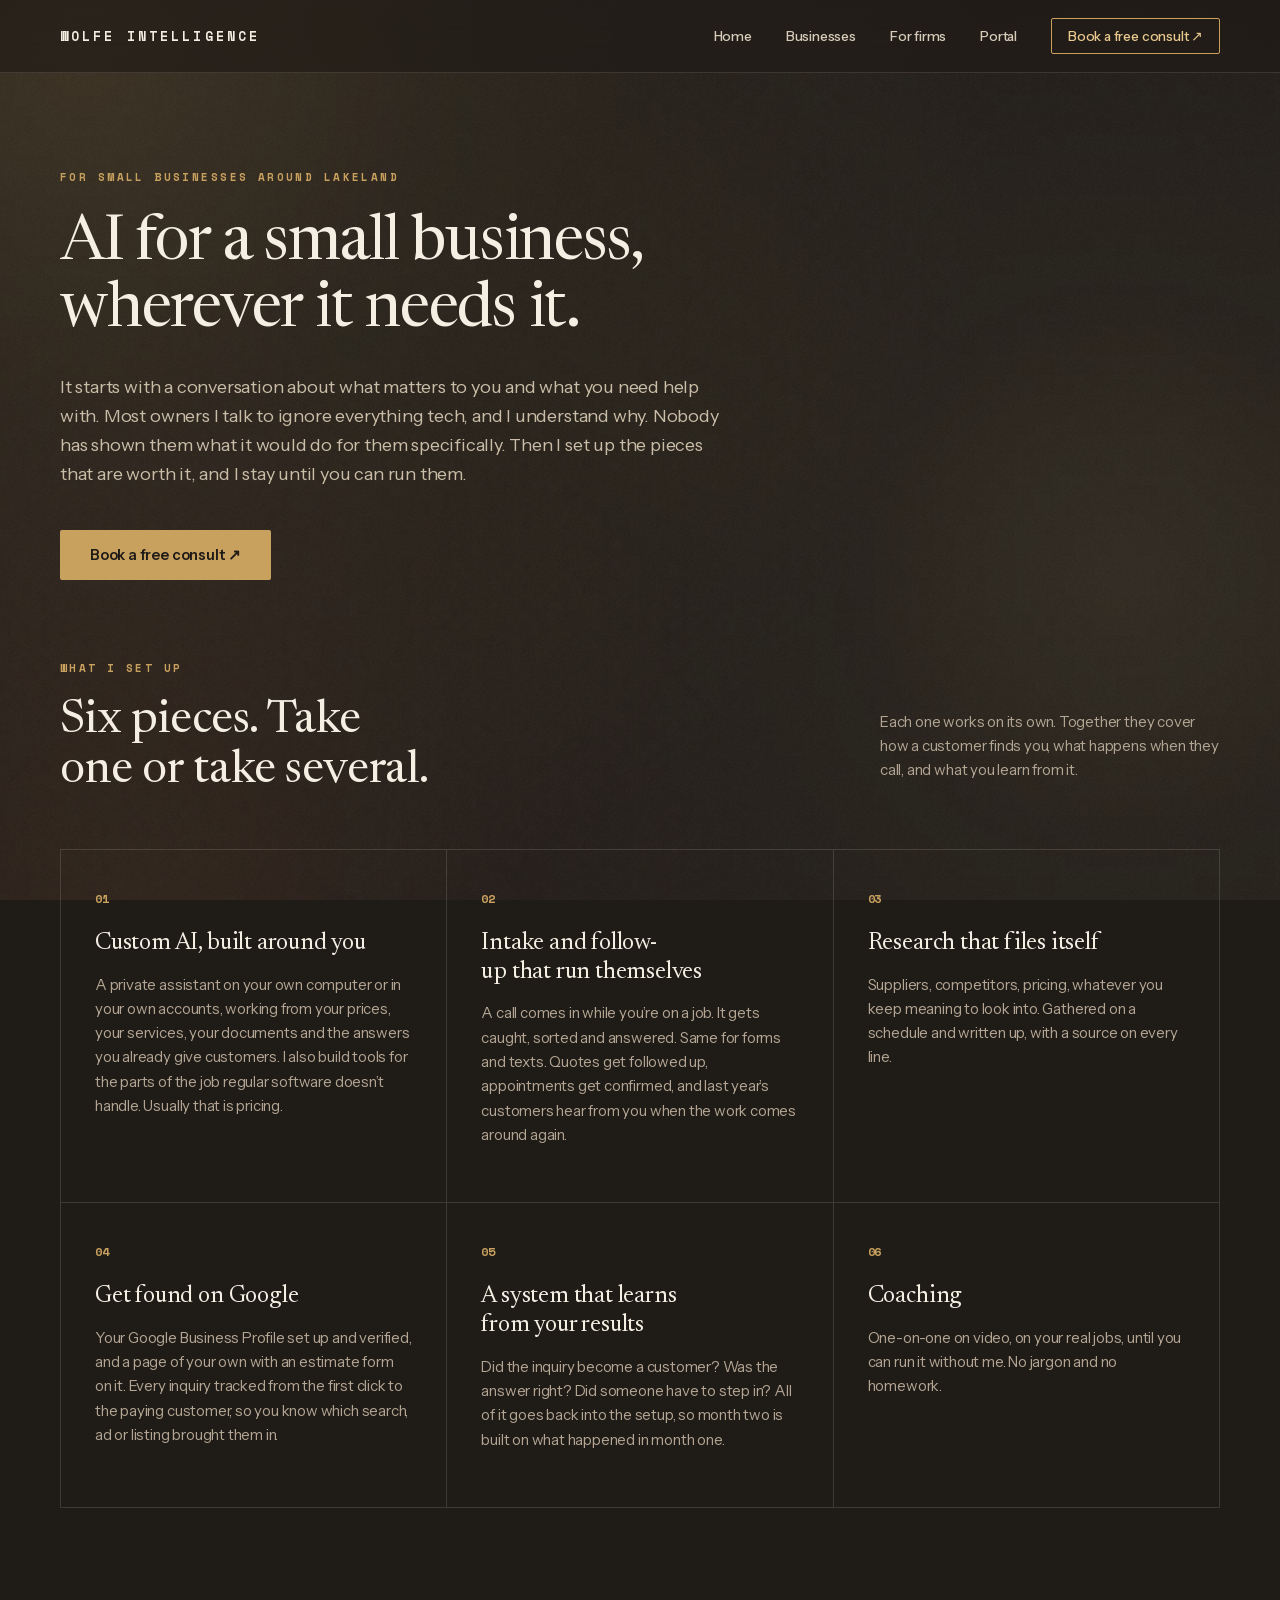
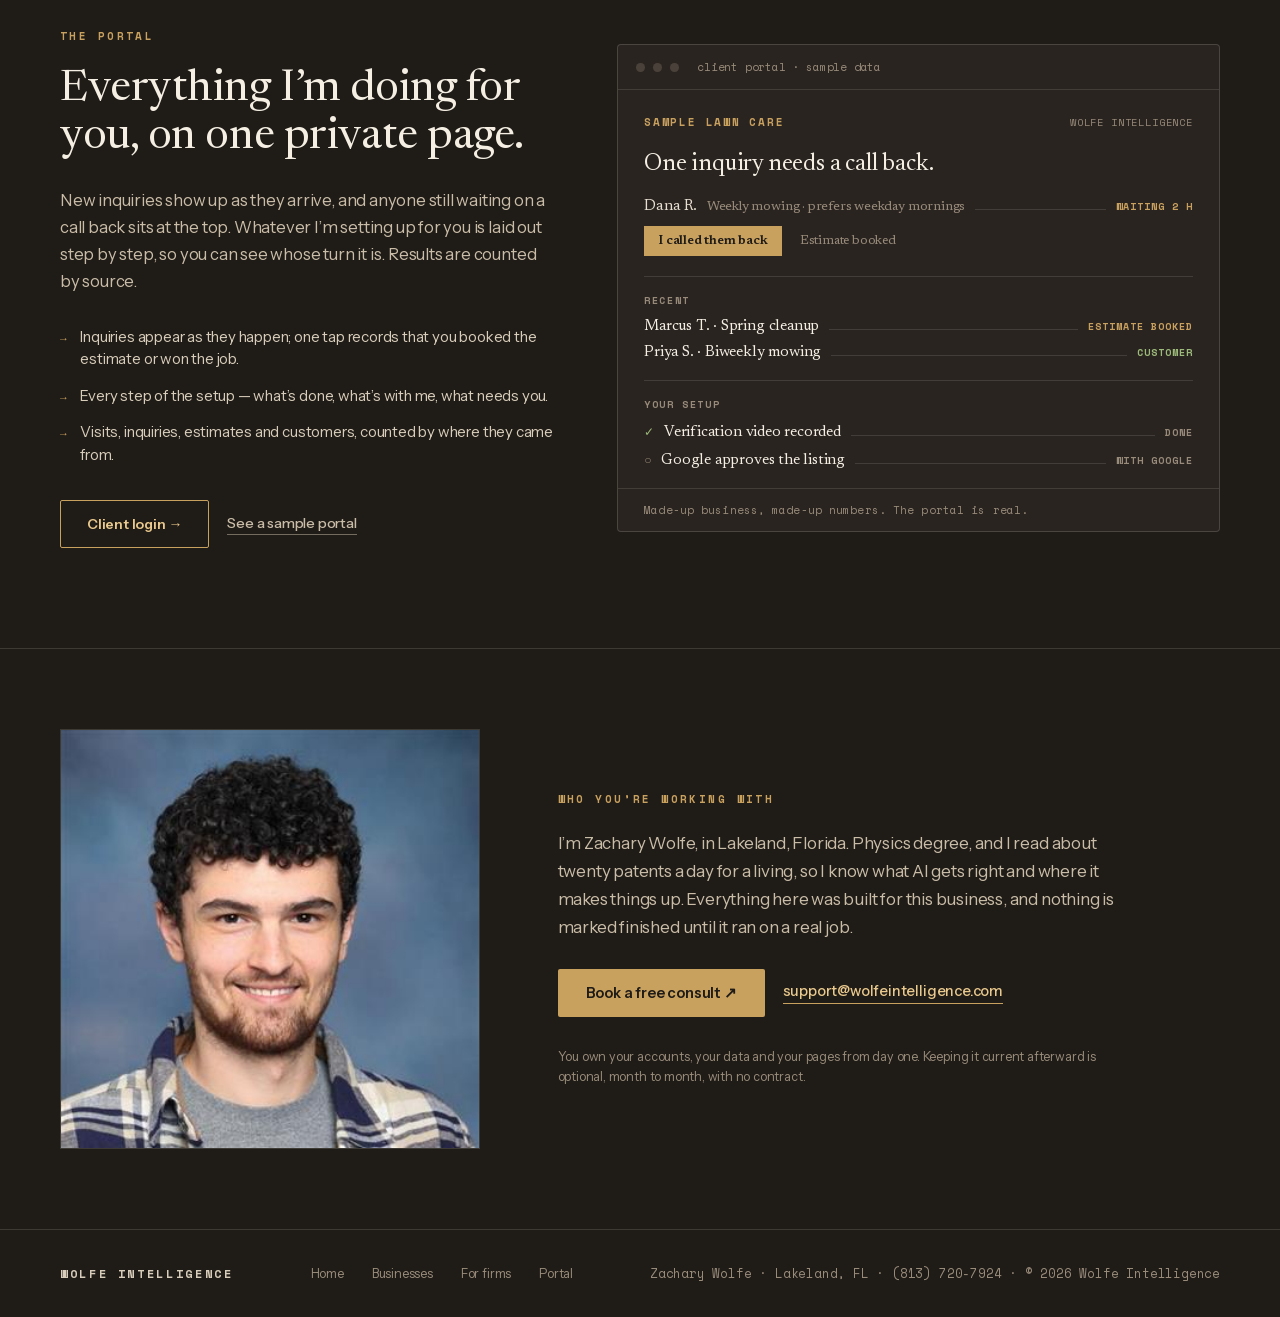
==== business.html @ d8b1a25e "Rewrite the site from Zach's own answers: patents first, businesses second Every earlier version of " ====
<!DOCTYPE html>
<html lang="en"><head>
<meta charset="utf-8">
<meta name="viewport" content="width=device-width, initial-scale=1">
<script src="assets/ambient.js" defer></script>
<script src="assets/flow-8.js" defer></script>
<title>AI for small businesses around Lakeland, FL — Wolfe Intelligence</title>
<meta name="author" content="Zachary Wolfe">
<meta name="description" content="Six things Zachary Wolfe sets up for a small business around Lakeland, Florida: a private assistant, intake and follow-up, research, Google presence, a system that learns from results, and coaching. Plus a private portal.">
<link rel="canonical" href="https://www.wolfeintelligence.com/business">
<meta name="robots" content="index,follow,max-image-preview:large">
<meta name="theme-color" content="#1f1b17">
<link rel="icon" href="/favicon.svg" type="image/svg+xml">
<meta property="og:type" content="website">
<meta property="og:site_name" content="Wolfe Intelligence">
<meta property="og:locale" content="en_US">
<meta property="og:url" content="https://www.wolfeintelligence.com/business">
<meta property="og:title" content="AI for small businesses around Lakeland, FL — Wolfe Intelligence">
<meta property="og:description" content="Six things Zachary Wolfe sets up for a small business around Lakeland, Florida: a private assistant, intake and follow-up, research, Google presence, a system that learns from results, and coaching. Plus a private portal.">
<meta property="og:image" content="https://www.wolfeintelligence.com/assets/og-card.png">
<meta property="og:image:width" content="1200">
<meta property="og:image:height" content="630">
<meta name="twitter:card" content="summary_large_image">
<meta name="twitter:title" content="AI for small businesses around Lakeland, FL — Wolfe Intelligence">
<meta name="twitter:description" content="Six things Zachary Wolfe sets up for a small business around Lakeland, Florida: a private assistant, intake and follow-up, research, Google presence, a system that learns from results, and coaching. Plus a private portal.">
<meta name="twitter:image" content="https://www.wolfeintelligence.com/assets/og-card.png">
<style>@font-face{font-family:'Instrument Sans';font-style:normal;font-weight:400 600;font-display:swap;src:url("assets/instrument-sans.woff2") format('woff2');}
@font-face{font-family:'Newsreader';font-style:italic;font-weight:400;font-display:swap;src:url("assets/newsreader-italic.woff2") format('woff2');}
@font-face{font-family:'Newsreader';font-style:normal;font-weight:400 600;font-display:swap;src:url("assets/newsreader.woff2") format('woff2');}
@font-face{font-family:'Space Mono';font-style:normal;font-weight:400;font-display:swap;src:url("assets/space-mono-400.woff2") format('woff2');}
@font-face{font-family:'Space Mono';font-style:normal;font-weight:700;font-display:swap;src:url("assets/space-mono-700.woff2") format('woff2');}
</style>
<style>
  :root{--ink:#1f1b17;--paper:#f4eee3;--accent:#c9a15f;--accent-lt:#e9c98d;}
  *{box-sizing:border-box}
  body{margin:0;background:var(--ink,#1f1b17);font-family:"Instrument Sans",system-ui,sans-serif;-webkit-font-smoothing:antialiased;color:var(--paper,#f4eee3);letter-spacing:-.012em;}
  a{color:inherit;text-decoration:none}
  h1,h2,h3{margin:0;font-weight:400;text-wrap:balance}
  img{max-width:100%}
  [data-nav-bar]{position:sticky;top:0;z-index:50;background:rgba(31,27,23,.62);-webkit-backdrop-filter:blur(14px) saturate(1.2);backdrop-filter:blur(14px) saturate(1.2);border-bottom:1px solid rgba(244,238,227,.12)}
  @supports not (backdrop-filter:blur(1px)){[data-nav-bar]{background:rgba(31,27,23,.94)}}
  #wolfe-ambient{position:fixed;inset:0;z-index:-3;width:100%;height:100%;pointer-events:none;opacity:0;transition:opacity 1.4s ease}
  #wolfe-ambient.is-on{opacity:1}
  #wolfe-flow{position:fixed;inset:0;z-index:-2;width:100%;height:100%;pointer-events:none;opacity:0;transition:opacity .9s ease .15s}
  #wolfe-flow.is-on{opacity:1}
  #wolfe-grain{position:fixed;inset:0;z-index:-1;pointer-events:none;background-image:var(--wolfe-grain);background-size:128px 128px;opacity:.04}
  [data-cta]{transition:transform .2s ease,box-shadow .2s ease}
  [data-cta-ghost]{transition:background-color .2s ease,color .2s ease}
  [data-grid="services"]>div{position:relative;transition:translate .25s ease,box-shadow .25s ease,background-color .25s ease}
  @media (hover:hover){
    [data-grid="services"]>div:hover{translate:0 -3px;z-index:1;background:rgba(244,238,227,.035)!important;box-shadow:inset 0 0 0 1px rgba(201,161,95,.45),0 18px 40px rgba(0,0,0,.35)}
    [data-cta]:hover{transform:translateY(-1px);box-shadow:0 10px 26px rgba(201,161,95,.22)}
    [data-cta-ghost]:hover{background:rgba(201,161,95,.12)}
  }
  @media (prefers-reduced-motion:reduce){[data-cta],[data-grid="services"]>div,#wolfe-ambient,#wolfe-flow{transition:none}}
  @media (max-width:1024px){[data-grid="two"],[data-grid="split"]{grid-template-columns:1fr!important;gap:36px!important}}
  @media (max-width:820px){
    [data-nav-bar]{position:static}
    [data-grid="services"]{grid-template-columns:1fr 1fr!important}
    [data-screen-label="Nav"]{flex-wrap:wrap;gap:16px}
    [data-screen-label="Nav"]>div:last-child{gap:20px!important;flex-wrap:wrap}
    [data-stack]{flex-direction:column!important;align-items:flex-start!important;gap:22px!important}
  }
  @media (max-width:600px){[data-grid]{grid-template-columns:1fr!important}[data-pad]{padding-left:22px!important;padding-right:22px!important}}
</style>
</head>
<body>
<div style="width:100%;background:transparent;color:var(--paper,#f4eee3);overflow:clip;">

  <div data-nav-bar>
  <div data-screen-label="Nav" data-pad="x" style="max-width:1240px;margin:0 auto;display:flex;align-items:center;justify-content:space-between;padding:18px 40px;">
    <a href="/" style="font:700 13px 'Space Mono',monospace;letter-spacing:.24em;">WOLFE&nbsp;INTELLIGENCE</a>
    <div style="display:flex;align-items:center;gap:34px;font:500 13.5px 'Instrument Sans',sans-serif;color:#d8cdba;">
      <a href="/">Home</a><a href="/business">Businesses</a><a href="/firms">For firms</a><a href="/portal">Portal</a>
      <a data-cta-ghost href="https://calendar.app.google/U4v93mjmVGS14Kwp6" target="_blank" rel="noopener" style="border:1px solid var(--accent,#c9a15f);color:var(--accent-lt,#e9c98d);border-radius:2px;padding:9px 16px;">Book a free consult ↗</a>
    </div>
  </div>
  </div>

  <div data-pad="x" style="max-width:1240px;margin:0 auto;padding:96px 40px 40px;">
    <div style="font:700 11px 'Space Mono',monospace;letter-spacing:.22em;color:var(--accent,#c9a15f);margin-bottom:26px;">FOR SMALL BUSINESSES AROUND LAKELAND</div>
    <h1 style="font:400 clamp(32px,5vw,62px)/1.08 'Newsreader',serif;letter-spacing:-.02em;max-width:18ch;margin:0 0 28px;">AI for a small business, wherever it needs it.</h1>
    <p style="font:400 clamp(16px,1.6vw,18px)/1.62 'Instrument Sans',sans-serif;color:#cabda8;max-width:56ch;margin:0 0 40px;">It starts with a conversation about what matters to you and what you need help with. Most owners I talk to ignore everything tech, and I understand why. Nobody has shown them what it would do for them specifically. Then I set up the pieces that are worth it, and I stay until you can run them.</p>
    <a data-cta href="https://calendar.app.google/U4v93mjmVGS14Kwp6" target="_blank" rel="noopener" style="display:inline-block;background:var(--accent,#c9a15f);color:var(--ink,#241e19);padding:16px 30px;border-radius:2px;font:600 14.5px 'Instrument Sans',sans-serif;">Book a free consult ↗</a>
  </div>

  <div data-pad="x" style="max-width:1240px;margin:0 auto;padding:40px 40px 20px;">
    <div data-stack="x" style="display:flex;align-items:flex-end;justify-content:space-between;gap:40px;margin-bottom:52px;flex-wrap:wrap;">
      <div>
        <div style="font:700 11px 'Space Mono',monospace;letter-spacing:.22em;color:var(--accent,#c9a15f);margin-bottom:20px;">WHAT I SET UP</div>
        <h2 style="font:400 clamp(30px,4.2vw,46px)/1.1 'Newsreader',serif;letter-spacing:-.01em;max-width:20ch;">Six pieces. Take one or take several.</h2>
      </div>
      <p style="font:400 15px/1.6 'Instrument Sans',sans-serif;color:#b3a593;max-width:34ch;">Each one works on its own. Together they cover how a customer finds you, what happens when they call, and what you learn from it.</p>
    </div>
    <div data-grid="services" style="display:grid;grid-template-columns:repeat(3,1fr);border-top:1px solid rgba(244,238,227,.14);border-left:1px solid rgba(244,238,227,.14);">
      <div style="border-right:1px solid rgba(244,238,227,.14);border-bottom:1px solid rgba(244,238,227,.14);padding:40px 34px;">
        <div style="display:flex;align-items:baseline;gap:11px;margin-bottom:22px;"><span style="font:700 12px 'Space Mono',monospace;color:var(--accent,#c9a15f);">01</span></div>
        <h3 style="font:400 24px/1.2 'Newsreader',serif;margin-bottom:14px;">Custom AI, built around you</h3>
        <p style="font:400 15px/1.62 'Instrument Sans',sans-serif;color:#b3a593;">A private assistant on your own computer or in your own accounts, working from your prices, your services, your documents and the answers you already give customers. I also build tools for the parts of the job regular software doesn&rsquo;t handle. Usually that is pricing.</p>
      </div>
      <div style="border-right:1px solid rgba(244,238,227,.14);border-bottom:1px solid rgba(244,238,227,.14);padding:40px 34px;">
        <div style="display:flex;align-items:baseline;gap:11px;margin-bottom:22px;"><span style="font:700 12px 'Space Mono',monospace;color:var(--accent,#c9a15f);">02</span></div>
        <h3 style="font:400 24px/1.2 'Newsreader',serif;margin-bottom:14px;">Intake and follow-up that run themselves</h3>
        <p style="font:400 15px/1.62 'Instrument Sans',sans-serif;color:#b3a593;">A call comes in while you&rsquo;re on a job. It gets caught, sorted and answered. Same for forms and texts. Quotes get followed up, appointments get confirmed, and last year&rsquo;s customers hear from you when the work comes around again.</p>
      </div>
      <div style="border-right:1px solid rgba(244,238,227,.14);border-bottom:1px solid rgba(244,238,227,.14);padding:40px 34px;">
        <div style="display:flex;align-items:baseline;gap:11px;margin-bottom:22px;"><span style="font:700 12px 'Space Mono',monospace;color:var(--accent,#c9a15f);">03</span></div>
        <h3 style="font:400 24px/1.2 'Newsreader',serif;margin-bottom:14px;">Research that files itself</h3>
        <p style="font:400 15px/1.62 'Instrument Sans',sans-serif;color:#b3a593;">Suppliers, competitors, pricing, whatever you keep meaning to look into. Gathered on a schedule and written up, with a source on every line.</p>
      </div>
      <div style="border-right:1px solid rgba(244,238,227,.14);border-bottom:1px solid rgba(244,238,227,.14);padding:40px 34px;">
        <div style="display:flex;align-items:baseline;gap:11px;margin-bottom:22px;"><span style="font:700 12px 'Space Mono',monospace;color:var(--accent,#c9a15f);">04</span></div>
        <h3 style="font:400 24px/1.2 'Newsreader',serif;margin-bottom:14px;">Get found on Google</h3>
        <p style="font:400 15px/1.62 'Instrument Sans',sans-serif;color:#b3a593;">Your Google Business Profile set up and verified, and a page of your own with an estimate form on it. Every inquiry tracked from the first click to the paying customer, so you know which search, ad or listing brought them in.</p>
      </div>
      <div style="border-right:1px solid rgba(244,238,227,.14);border-bottom:1px solid rgba(244,238,227,.14);padding:40px 34px;">
        <div style="display:flex;align-items:baseline;gap:11px;margin-bottom:22px;"><span style="font:700 12px 'Space Mono',monospace;color:var(--accent,#c9a15f);">05</span></div>
        <h3 style="font:400 24px/1.2 'Newsreader',serif;margin-bottom:14px;">A system that learns from your results</h3>
        <p style="font:400 15px/1.62 'Instrument Sans',sans-serif;color:#b3a593;">Did the inquiry become a customer? Was the answer right? Did someone have to step in? All of it goes back into the setup, so month two is built on what happened in month one.</p>
      </div>
      <div style="border-right:1px solid rgba(244,238,227,.14);border-bottom:1px solid rgba(244,238,227,.14);padding:40px 34px;">
        <div style="display:flex;align-items:baseline;gap:11px;margin-bottom:22px;"><span style="font:700 12px 'Space Mono',monospace;color:var(--accent,#c9a15f);">06</span></div>
        <h3 style="font:400 24px/1.2 'Newsreader',serif;margin-bottom:14px;">Coaching</h3>
        <p style="font:400 15px/1.62 'Instrument Sans',sans-serif;color:#b3a593;">One-on-one on video, on your real jobs, until you can run it without me. No jargon and no homework.</p>
      </div>
    </div>
  </div>

  <!-- ============ PORTAL SPOTLIGHT ============ -->
  <div id="portal" data-screen-label="Portal" data-pad="x" style="max-width:1240px;margin:0 auto;padding:100px 40px;">
    <div data-grid="split" style="display:grid;grid-template-columns:.9fr 1.1fr;gap:64px;align-items:center;">
      <div>
        <div style="font:700 11px 'Space Mono',monospace;letter-spacing:.22em;color:var(--accent,#c9a15f);margin-bottom:22px;">THE PORTAL</div>
        <h2 style="font:400 clamp(29px,4vw,44px)/1.1 'Newsreader',serif;letter-spacing:-.01em;margin-bottom:24px;">Everything I&rsquo;m doing for you, on one private page.</h2>
        <p style="font:400 16.5px/1.65 'Instrument Sans',sans-serif;color:#cabda8;margin-bottom:30px;max-width:46ch;">New inquiries show up as they arrive, and anyone still waiting on a call back sits at the top. Whatever I&rsquo;m setting up for you is laid out step by step, so you can see whose turn it is. Results are counted by source.</p>
        <div style="display:flex;flex-direction:column;gap:14px;">
          <div style="display:flex;gap:14px;align-items:baseline;"><span style="font:700 11px 'Space Mono',monospace;color:var(--accent,#c9a15f);">→</span><span style="font:400 15px/1.5 'Instrument Sans',sans-serif;color:#d8cdba;">Inquiries appear as they happen; one tap records that you booked the estimate or won the job.</span></div>
          <div style="display:flex;gap:14px;align-items:baseline;"><span style="font:700 11px 'Space Mono',monospace;color:var(--accent,#c9a15f);">→</span><span style="font:400 15px/1.5 'Instrument Sans',sans-serif;color:#d8cdba;">Every step of the setup — what&rsquo;s done, what&rsquo;s with me, what needs you.</span></div>
          <div style="display:flex;gap:14px;align-items:baseline;"><span style="font:700 11px 'Space Mono',monospace;color:var(--accent,#c9a15f);">→</span><span style="font:400 15px/1.5 'Instrument Sans',sans-serif;color:#d8cdba;">Visits, inquiries, estimates and customers, counted by where they came from.</span></div>
        </div>
        <div style="margin-top:34px;display:flex;gap:18px;align-items:center;flex-wrap:wrap;"><a href="/portal" style="display:inline-block;border:1px solid var(--accent,#c9a15f);color:var(--accent-lt,#e9c98d);padding:14px 26px;border-radius:2px;font:600 14px 'Instrument Sans',sans-serif;">Client login →</a><a href="/portal?tour=1" style="font:500 14px 'Instrument Sans',sans-serif;color:#cabda8;border-bottom:1px solid rgba(202,189,168,.5);padding-bottom:2px;">See a sample portal</a></div>
      </div>
      <div style="border:1px solid rgba(244,238,227,.16);background:#2a2420;border-radius:4px;overflow:hidden;">
        <div style="display:flex;align-items:center;gap:8px;padding:14px 18px;border-bottom:1px solid rgba(244,238,227,.12);">
          <span style="width:9px;height:9px;border-radius:50%;background:#4a423a;"></span><span style="width:9px;height:9px;border-radius:50%;background:#4a423a;"></span><span style="width:9px;height:9px;border-radius:50%;background:#4a423a;"></span>
          <span style="margin-left:10px;font:400 11px 'Space Mono',monospace;color:#988b7a;">client portal · sample data</span>
        </div>
        <div style="padding:24px 26px 20px;display:grid;gap:20px;background:#2a2421;">
          <div style="display:flex;align-items:center;gap:10px;">
            <span style="font:700 11px 'Space Mono',monospace;letter-spacing:.16em;color:var(--accent,#c9a15f);">SAMPLE LAWN CARE</span>
            <span style="margin-left:auto;font:400 10.5px 'Space Mono',monospace;letter-spacing:.08em;color:#988b7a;">WOLFE INTELLIGENCE</span>
          </div>
          <div style="font:400 24px/1.2 'Newsreader',serif;">One inquiry needs a call back.</div>
          <div style="display:grid;gap:12px;">
            <div style="display:flex;align-items:baseline;gap:10px;flex-wrap:wrap;"><span style="font:400 15.5px 'Newsreader',serif;color:#e8e0d2;">Dana R.</span><span style="font:400 13px 'Newsreader',serif;color:#988b7a;">Weekly mowing · prefers weekday mornings</span><span style="flex:1;height:1px;background:rgba(244,238,227,.12);"></span><span style="font:700 10px 'Space Mono',monospace;letter-spacing:.1em;color:var(--accent,#c9a15f);">WAITING 2 H</span></div>
            <div style="display:flex;gap:8px;">
              <span style="padding:9px 14px;background:var(--accent,#c9a15f);color:var(--ink,#241e19);font:600 12.5px 'Newsreader',serif;">I called them back</span>
              <span style="padding:9px 10px;color:#988b7a;font:400 12.5px 'Newsreader',serif;">Estimate booked</span>
            </div>
          </div>
          <div style="display:grid;gap:11px;padding-top:16px;border-top:1px solid rgba(244,238,227,.12);">
            <span style="font:700 10px 'Space Mono',monospace;letter-spacing:.16em;color:#988b7a;">RECENT</span>
            <div style="display:flex;align-items:baseline;gap:10px;"><span style="font:400 15px 'Newsreader',serif;">Marcus T. · Spring cleanup</span><span style="flex:1;height:1px;background:rgba(244,238,227,.12);"></span><span style="font:700 10px 'Space Mono',monospace;letter-spacing:.1em;color:var(--accent,#c9a15f);">ESTIMATE BOOKED</span></div>
            <div style="display:flex;align-items:baseline;gap:10px;"><span style="font:400 15px 'Newsreader',serif;">Priya S. · Biweekly mowing</span><span style="flex:1;height:1px;background:rgba(244,238,227,.12);"></span><span style="font:700 10px 'Space Mono',monospace;letter-spacing:.1em;color:#9dbb7a;">CUSTOMER</span></div>
          </div>
          <div style="display:grid;gap:11px;padding-top:16px;border-top:1px solid rgba(244,238,227,.12);">
            <span style="font:700 10px 'Space Mono',monospace;letter-spacing:.16em;color:#988b7a;">YOUR SETUP</span>
            <div style="display:flex;align-items:baseline;gap:10px;"><span style="font:400 12px 'Space Mono',monospace;color:#9dbb7a;">✓</span><span style="font:400 15px 'Newsreader',serif;">Verification video recorded</span><span style="flex:1;height:1px;background:rgba(244,238,227,.12);"></span><span style="font:700 10px 'Space Mono',monospace;letter-spacing:.1em;color:#988b7a;">DONE</span></div>
            <div style="display:flex;align-items:baseline;gap:10px;"><span style="font:400 12px 'Space Mono',monospace;color:#988b7a;">○</span><span style="font:400 15px 'Newsreader',serif;">Google approves the listing</span><span style="flex:1;height:1px;background:rgba(244,238,227,.12);"></span><span style="font:700 10px 'Space Mono',monospace;letter-spacing:.1em;color:#988b7a;">WITH GOOGLE</span></div>
          </div>
        </div>
        <div style="padding:13px 26px;border-top:1px solid rgba(244,238,227,.12);font:400 11px 'Space Mono',monospace;letter-spacing:.01em;color:#988b7a;">Made-up business, made-up numbers. The portal is real.</div>
      </div>
    </div>
  </div>

  <div style="border-top:1px solid rgba(244,238,227,.14);">
    <div data-pad="x" style="max-width:1240px;margin:0 auto;padding:80px 40px;display:grid;grid-template-columns:.8fr 1.2fr;gap:56px;align-items:center;" data-grid="two">
      <div style="border:1px solid rgba(244,238,227,.14);overflow:hidden;max-width:420px;">
        <img src="assets/zachary-wolfe.jpg" alt="Zachary Wolfe, physicist and patent analyst, founder of Wolfe Intelligence" style="width:100%;display:block;">
      </div>
      <div>
        <div style="font:700 11px 'Space Mono',monospace;letter-spacing:.22em;color:var(--accent,#c9a15f);margin-bottom:22px;">WHO YOU&rsquo;RE WORKING WITH</div>
        <p style="font:400 17px/1.65 'Instrument Sans',sans-serif;color:#cabda8;max-width:52ch;margin:0 0 28px;">I&rsquo;m Zachary Wolfe, in Lakeland, Florida. Physics degree, and I read about twenty patents a day for a living, so I know what AI gets right and where it makes things up. Everything here was built for this business, and nothing is marked finished until it ran on a real job.</p>
        <div style="display:flex;gap:18px;align-items:center;flex-wrap:wrap;">
          <a data-cta href="https://calendar.app.google/U4v93mjmVGS14Kwp6" target="_blank" rel="noopener" style="display:inline-block;background:var(--accent,#c9a15f);color:var(--ink,#241e19);padding:15px 28px;border-radius:2px;font:600 14.5px 'Instrument Sans',sans-serif;">Book a free consult ↗</a>
          <a href="mailto:support@wolfeintelligence.com" style="font:500 14.5px 'Instrument Sans',sans-serif;color:var(--accent-lt,#e9c98d);border-bottom:1px solid var(--accent,#c9a15f);padding-bottom:3px;">support@wolfeintelligence.com</a>
        </div>
        <p style="font:400 12.5px/1.6 'Instrument Sans',sans-serif;color:#988b7a;max-width:60ch;margin:30px 0 0;">You own your accounts, your data and your pages from day one. Keeping it current afterward is optional, month to month, with no contract.</p>
      </div>
    </div>
  </div>


  <div style="border-top:1px solid rgba(244,238,227,.14);">
    <div data-pad="x" style="max-width:1240px;margin:0 auto;display:flex;align-items:center;justify-content:space-between;padding:34px 40px;font:400 12.5px 'Instrument Sans',sans-serif;color:#988b7a;flex-wrap:wrap;gap:16px;">
      <div style="font:700 12px 'Space Mono',monospace;letter-spacing:.22em;color:#d8cdba;">WOLFE&nbsp;INTELLIGENCE</div>
      <div style="display:flex;gap:28px;"><a href="/">Home</a><a href="/business">Businesses</a><a href="/firms">For firms</a><a href="/portal">Portal</a></div>
      <div style="font-family:'Space Mono',monospace;">Zachary Wolfe &middot; Lakeland, FL &middot; <a href="tel:+18137207924" style="color:inherit;">(813) 720-7924</a> &middot; © 2026 Wolfe Intelligence</div>
    </div>
  </div>

</div>
</body></html>
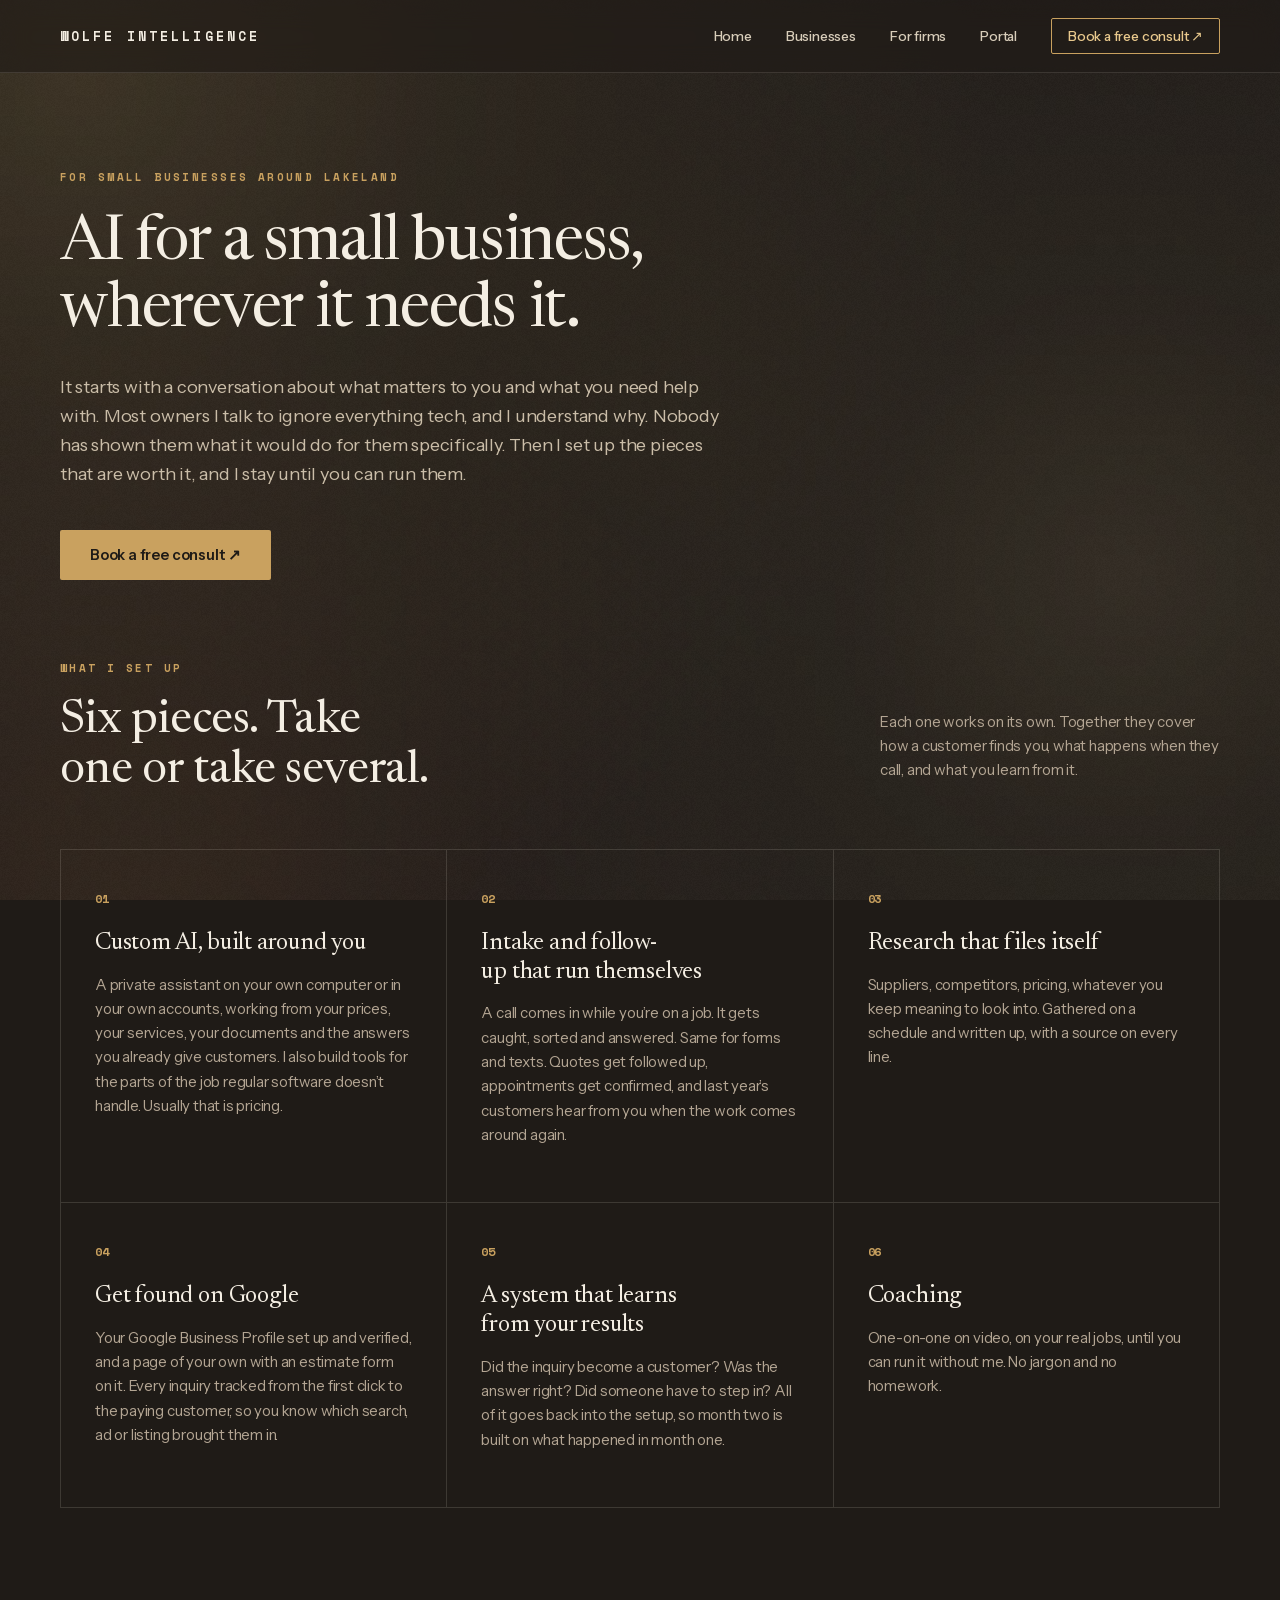
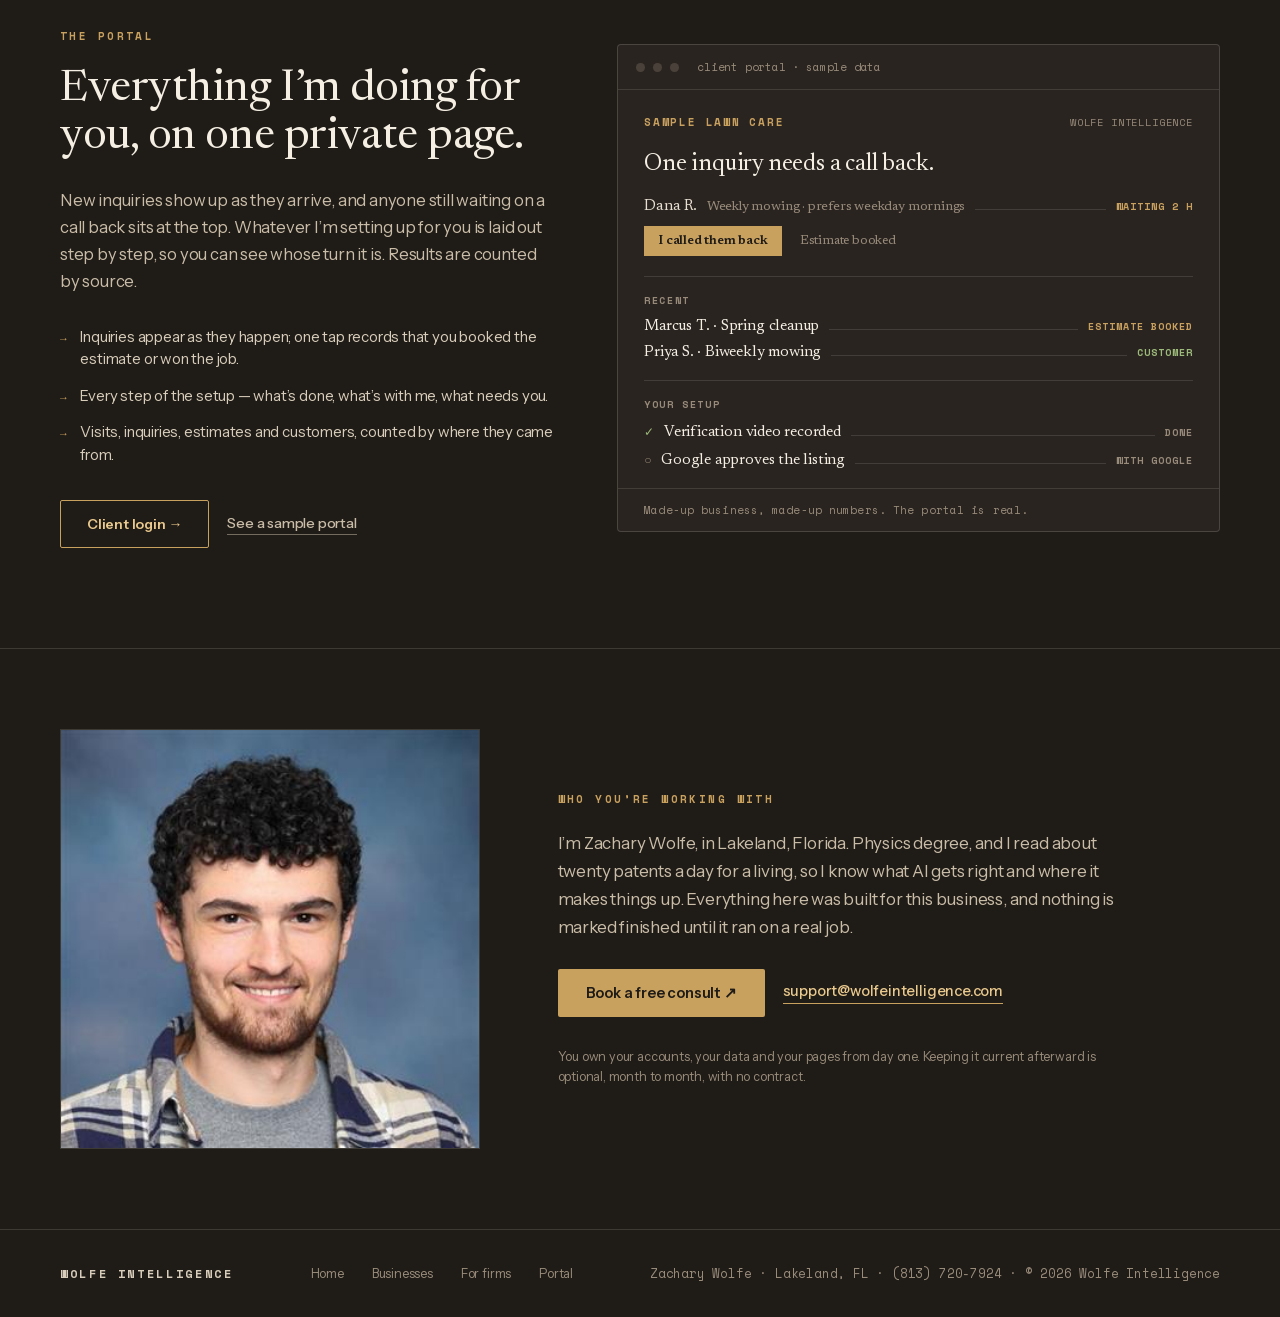
==== commit 8bdfdb51: "New share card: the current hero line, not the retired one The old card read "Your rules. Your knowl" ====
--- a/business.html
+++ b/business.html
@@ -17,13 +17,13 @@
 <meta property="og:url" content="https://www.wolfeintelligence.com/business">
 <meta property="og:title" content="AI for small businesses around Lakeland, FL — Wolfe Intelligence">
 <meta property="og:description" content="Six things Zachary Wolfe sets up for a small business around Lakeland, Florida: a private assistant, intake and follow-up, research, Google presence, a system that learns from results, and coaching. Plus a private portal.">
-<meta property="og:image" content="https://www.wolfeintelligence.com/assets/og-card.png">
+<meta property="og:image" content="https://www.wolfeintelligence.com/assets/og-card-2.png">
 <meta property="og:image:width" content="1200">
 <meta property="og:image:height" content="630">
 <meta name="twitter:card" content="summary_large_image">
 <meta name="twitter:title" content="AI for small businesses around Lakeland, FL — Wolfe Intelligence">
 <meta name="twitter:description" content="Six things Zachary Wolfe sets up for a small business around Lakeland, Florida: a private assistant, intake and follow-up, research, Google presence, a system that learns from results, and coaching. Plus a private portal.">
-<meta name="twitter:image" content="https://www.wolfeintelligence.com/assets/og-card.png">
+<meta name="twitter:image" content="https://www.wolfeintelligence.com/assets/og-card-2.png">
 <style>@font-face{font-family:'Instrument Sans';font-style:normal;font-weight:400 600;font-display:swap;src:url("assets/instrument-sans.woff2") format('woff2');}
 @font-face{font-family:'Newsreader';font-style:italic;font-weight:400;font-display:swap;src:url("assets/newsreader-italic.woff2") format('woff2');}
 @font-face{font-family:'Newsreader';font-style:normal;font-weight:400 600;font-display:swap;src:url("assets/newsreader.woff2") format('woff2');}
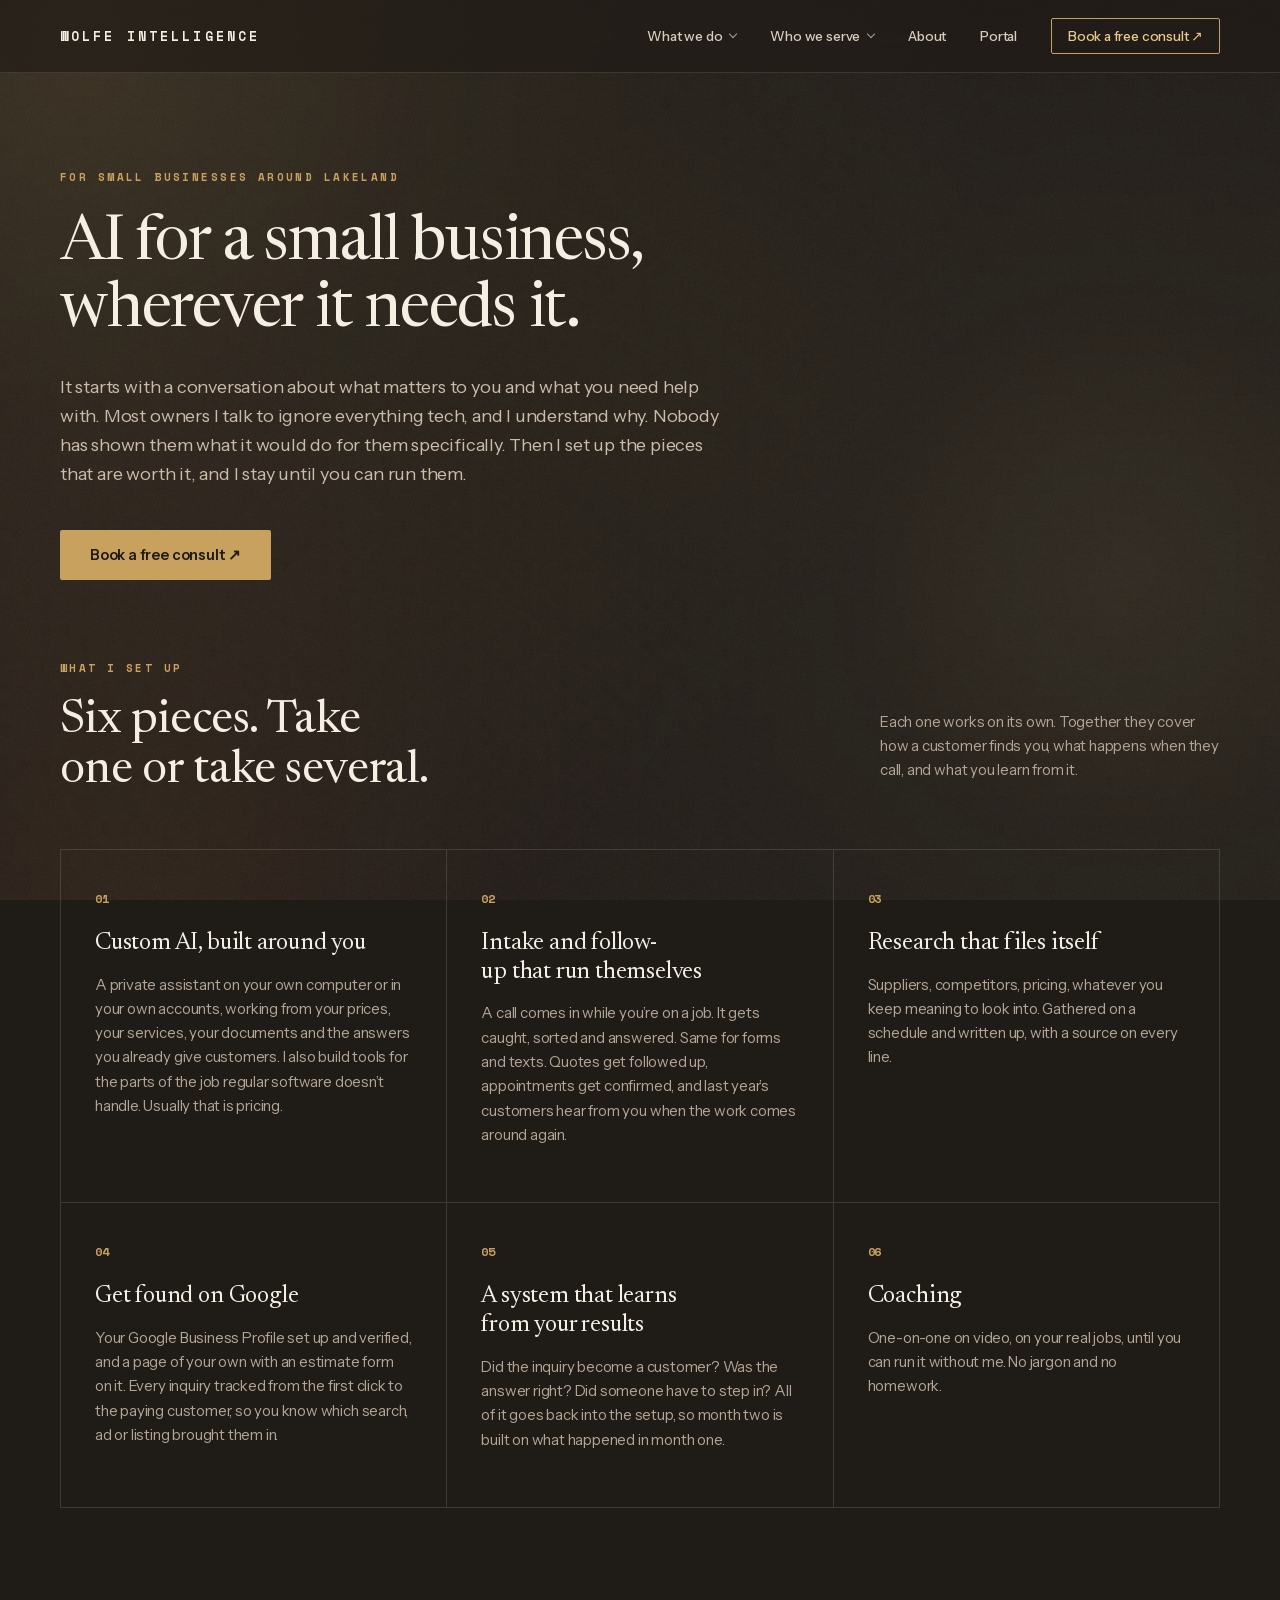
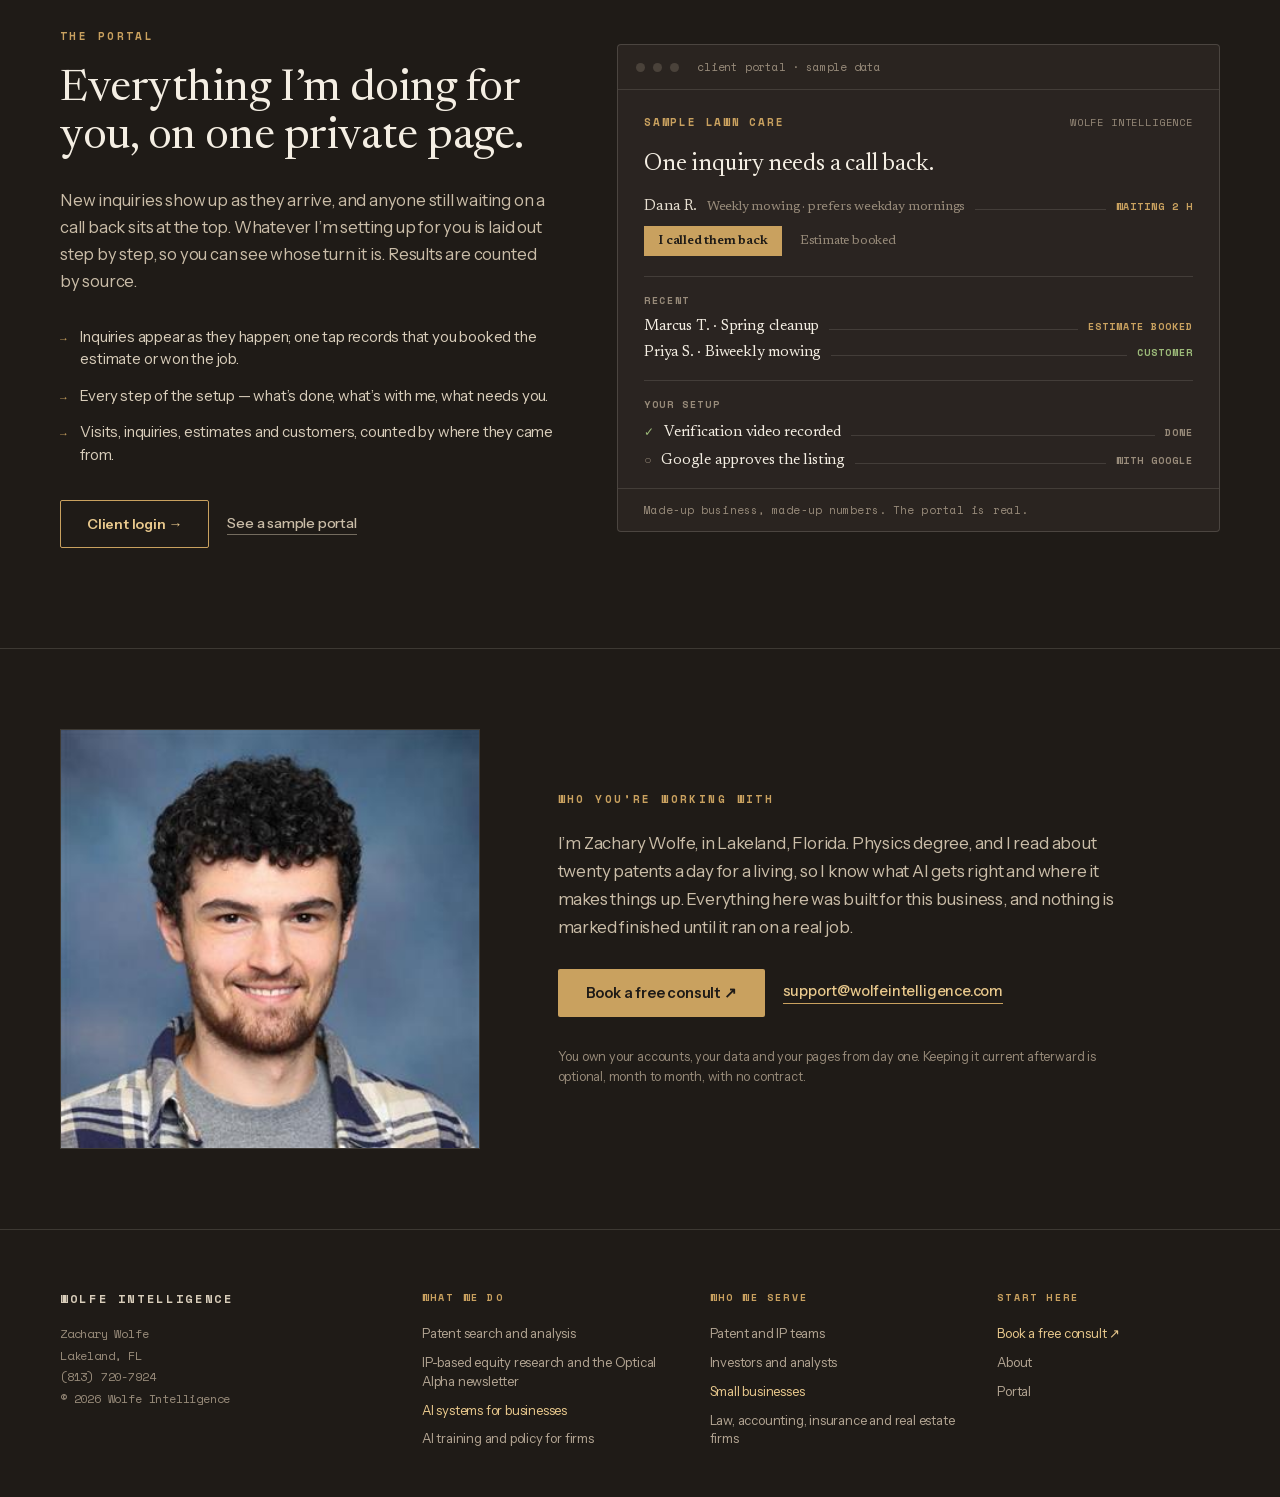
==== commit 4a999815: "Nav: two menus, What we do and Who we serve, on every page The flat list of section names made a vis" ====
--- a/business.html
+++ b/business.html
@@ -46,6 +46,30 @@
   #wolfe-grain{position:fixed;inset:0;z-index:-1;pointer-events:none;background-image:var(--wolfe-grain);background-size:128px 128px;opacity:.04}
   [data-cta]{transition:transform .2s ease,box-shadow .2s ease}
   [data-cta-ghost]{transition:background-color .2s ease,color .2s ease}
+  /* The two menus in the nav, What we do and Who we serve, are <details>
+     elements: they open and close on a tap, a click or Enter on the keyboard
+     and need no script. business.html and firms.html carry none, and the CSP
+     allows no inline one. `name` makes them exclusive where the browser
+     supports it; elsewhere each one simply toggles. On the desktop the panel
+     drops down from the bar; under 820px, where the nav already wraps, an open
+     menu takes the full row and lists its links in the flow instead. */
+  [data-menu]{position:relative}
+  [data-menu]>summary{list-style:none;cursor:pointer;display:inline-flex;align-items:center;gap:8px;white-space:nowrap;-webkit-tap-highlight-color:transparent;transition:color .15s ease}
+  [data-menu]>summary::-webkit-details-marker{display:none}
+  [data-menu]>summary::after{content:"";width:5px;height:5px;border-right:1px solid currentColor;border-bottom:1px solid currentColor;transform:translateY(-2px) rotate(45deg);opacity:.75;transition:transform .2s ease}
+  [data-menu]>summary:hover,[data-menu][open]>summary{color:var(--accent-lt,#e9c98d)}
+  [data-menu][open]>summary::after{transform:translateY(1px) rotate(225deg)}
+  [data-menu]>summary:focus-visible,[data-menu-panel]>a:focus-visible{outline:1px solid var(--accent,#c9a15f);outline-offset:5px}
+  [data-menu-panel]{position:absolute;left:-20px;top:calc(100% + 15px);z-index:60;min-width:310px;padding:16px 20px 6px;background:rgba(31,27,23,.96);border:1px solid rgba(244,238,227,.14);border-radius:2px;box-shadow:0 24px 54px rgba(0,0,0,.45);-webkit-backdrop-filter:blur(14px) saturate(1.2);backdrop-filter:blur(14px) saturate(1.2)}
+  [data-menu-panel]>div:first-child{font:700 10px 'Space Mono',monospace;letter-spacing:.22em;color:var(--accent,#c9a15f);padding-bottom:12px;border-bottom:1px solid rgba(244,238,227,.14)}
+  [data-menu-panel]>a{display:block;padding:12px 0;border-bottom:1px solid rgba(244,238,227,.08);font:500 13.5px/1.4 'Instrument Sans',sans-serif;color:#d8cdba;transition:color .15s ease}
+  [data-menu-panel]>a:last-child{border-bottom:0}
+  [data-menu-panel]>a:hover{color:var(--accent-lt,#e9c98d)}
+  /* The page the visitor is on is lit, in the menus and in the footer. */
+  [data-menu-panel]>a[aria-current="page"],[data-foot-col]>a[aria-current="page"]{color:var(--accent-lt,#e9c98d)}
+  [data-foot-col]>div:first-child{font:700 10px 'Space Mono',monospace;letter-spacing:.22em;color:var(--accent,#c9a15f);margin-bottom:14px}
+  [data-foot-col]>a{display:block;padding:5px 0;font:400 13px/1.45 'Instrument Sans',sans-serif;color:#b3a593;transition:color .15s ease}
+  [data-foot-col]>a:hover{color:var(--paper,#f4eee3)}
   [data-grid="services"]>div{position:relative;transition:translate .25s ease,box-shadow .25s ease,background-color .25s ease}
   @media (hover:hover){
     [data-grid="services"]>div:hover{translate:0 -3px;z-index:1;background:rgba(244,238,227,.035)!important;box-shadow:inset 0 0 0 1px rgba(201,161,95,.45),0 18px 40px rgba(0,0,0,.35)}
@@ -59,6 +83,9 @@
     [data-grid="services"]{grid-template-columns:1fr 1fr!important}
     [data-screen-label="Nav"]{flex-wrap:wrap;gap:16px}
     [data-screen-label="Nav"]>div:last-child{gap:20px!important;flex-wrap:wrap}
+    [data-menu][open]{flex-basis:100%}
+    [data-menu-panel]{position:static;min-width:0;margin:12px 0 2px;padding:12px 16px 4px;box-shadow:none;background:rgba(0,0,0,.18);-webkit-backdrop-filter:none;backdrop-filter:none}
+    [data-grid="footer"]{grid-template-columns:1fr 1fr!important}
     [data-stack]{flex-direction:column!important;align-items:flex-start!important;gap:22px!important}
   }
   @media (max-width:600px){[data-grid]{grid-template-columns:1fr!important}[data-pad]{padding-left:22px!important;padding-right:22px!important}}
@@ -68,13 +95,33 @@
 <div style="width:100%;background:transparent;color:var(--paper,#f4eee3);overflow:clip;">
 
   <div data-nav-bar>
-  <div data-screen-label="Nav" data-pad="x" style="max-width:1240px;margin:0 auto;display:flex;align-items:center;justify-content:space-between;padding:18px 40px;">
+  <nav aria-label="Site" data-screen-label="Nav" data-pad="x" style="max-width:1240px;margin:0 auto;display:flex;align-items:center;justify-content:space-between;padding:18px 40px;">
     <a href="/" style="font:700 13px 'Space Mono',monospace;letter-spacing:.24em;">WOLFE&nbsp;INTELLIGENCE</a>
     <div style="display:flex;align-items:center;gap:34px;font:500 13.5px 'Instrument Sans',sans-serif;color:#d8cdba;">
-      <a href="/">Home</a><a href="/business">Businesses</a><a href="/firms">For firms</a><a href="/portal">Portal</a>
+      <details data-menu name="site-menu">
+        <summary>What we do</summary>
+        <div data-menu-panel>
+          <div>WHAT WE DO</div>
+          <a href="/#patents">Patent search and analysis</a>
+          <a href="/#research">IP-based equity research and the Optical Alpha newsletter</a>
+          <a href="/business" aria-current="page">AI systems for businesses</a>
+          <a href="/firms">AI training and policy for firms</a>
+        </div>
+      </details>
+      <details data-menu name="site-menu">
+        <summary>Who we serve</summary>
+        <div data-menu-panel>
+          <div>WHO WE SERVE</div>
+          <a href="/#patents">Patent and IP teams</a>
+          <a href="/#research">Investors and analysts</a>
+          <a href="/business" aria-current="page">Small businesses</a>
+          <a href="/firms">Law, accounting, insurance and real estate firms</a>
+        </div>
+      </details>
+      <a href="/#about">About</a><a href="/portal">Portal</a>
       <a data-cta-ghost href="https://calendar.app.google/U4v93mjmVGS14Kwp6" target="_blank" rel="noopener" style="border:1px solid var(--accent,#c9a15f);color:var(--accent-lt,#e9c98d);border-radius:2px;padding:9px 16px;">Book a free consult ↗</a>
     </div>
-  </div>
+  </nav>
   </div>
 
   <div data-pad="x" style="max-width:1240px;margin:0 auto;padding:96px 40px 40px;">
@@ -192,13 +239,34 @@
   </div>
 
 
-  <div style="border-top:1px solid rgba(244,238,227,.14);">
-    <div data-pad="x" style="max-width:1240px;margin:0 auto;display:flex;align-items:center;justify-content:space-between;padding:34px 40px;font:400 12.5px 'Instrument Sans',sans-serif;color:#988b7a;flex-wrap:wrap;gap:16px;">
-      <div style="font:700 12px 'Space Mono',monospace;letter-spacing:.22em;color:#d8cdba;">WOLFE&nbsp;INTELLIGENCE</div>
-      <div style="display:flex;gap:28px;"><a href="/">Home</a><a href="/business">Businesses</a><a href="/firms">For firms</a><a href="/portal">Portal</a></div>
-      <div style="font-family:'Space Mono',monospace;">Zachary Wolfe &middot; Lakeland, FL &middot; <a href="tel:+18137207924" style="color:inherit;">(813) 720-7924</a> &middot; © 2026 Wolfe Intelligence</div>
-    </div>
-  </div>
+  <footer style="border-top:1px solid rgba(244,238,227,.14);">
+    <div data-pad="x" data-grid="footer" style="max-width:1240px;margin:0 auto;padding:60px 40px 44px;display:grid;grid-template-columns:1.3fr 1fr 1fr .9fr;gap:36px 40px;font:400 12.5px 'Instrument Sans',sans-serif;color:#988b7a;">
+      <div>
+        <a href="/" style="display:inline-block;font:700 12px 'Space Mono',monospace;letter-spacing:.22em;color:#d8cdba;margin-bottom:16px;">WOLFE&nbsp;INTELLIGENCE</a>
+        <div style="font:400 12px/1.8 'Space Mono',monospace;">Zachary Wolfe<br>Lakeland, FL<br><a href="tel:+18137207924" style="color:inherit;">(813) 720-7924</a><br>© 2026 Wolfe Intelligence</div>
+      </div>
+      <div data-foot-col>
+        <div>WHAT WE DO</div>
+        <a href="/#patents">Patent search and analysis</a>
+        <a href="/#research">IP-based equity research and the Optical Alpha newsletter</a>
+        <a href="/business" aria-current="page">AI systems for businesses</a>
+        <a href="/firms">AI training and policy for firms</a>
+      </div>
+      <div data-foot-col>
+        <div>WHO WE SERVE</div>
+        <a href="/#patents">Patent and IP teams</a>
+        <a href="/#research">Investors and analysts</a>
+        <a href="/business" aria-current="page">Small businesses</a>
+        <a href="/firms">Law, accounting, insurance and real estate firms</a>
+      </div>
+      <div data-foot-col>
+        <div>START HERE</div>
+        <a href="https://calendar.app.google/U4v93mjmVGS14Kwp6" target="_blank" rel="noopener" style="color:var(--accent-lt,#e9c98d);">Book a free consult ↗</a>
+        <a href="/#about">About</a>
+        <a href="/portal">Portal</a>
+      </div>
+    </div>
+  </footer>
 
 </div>
 </body></html>
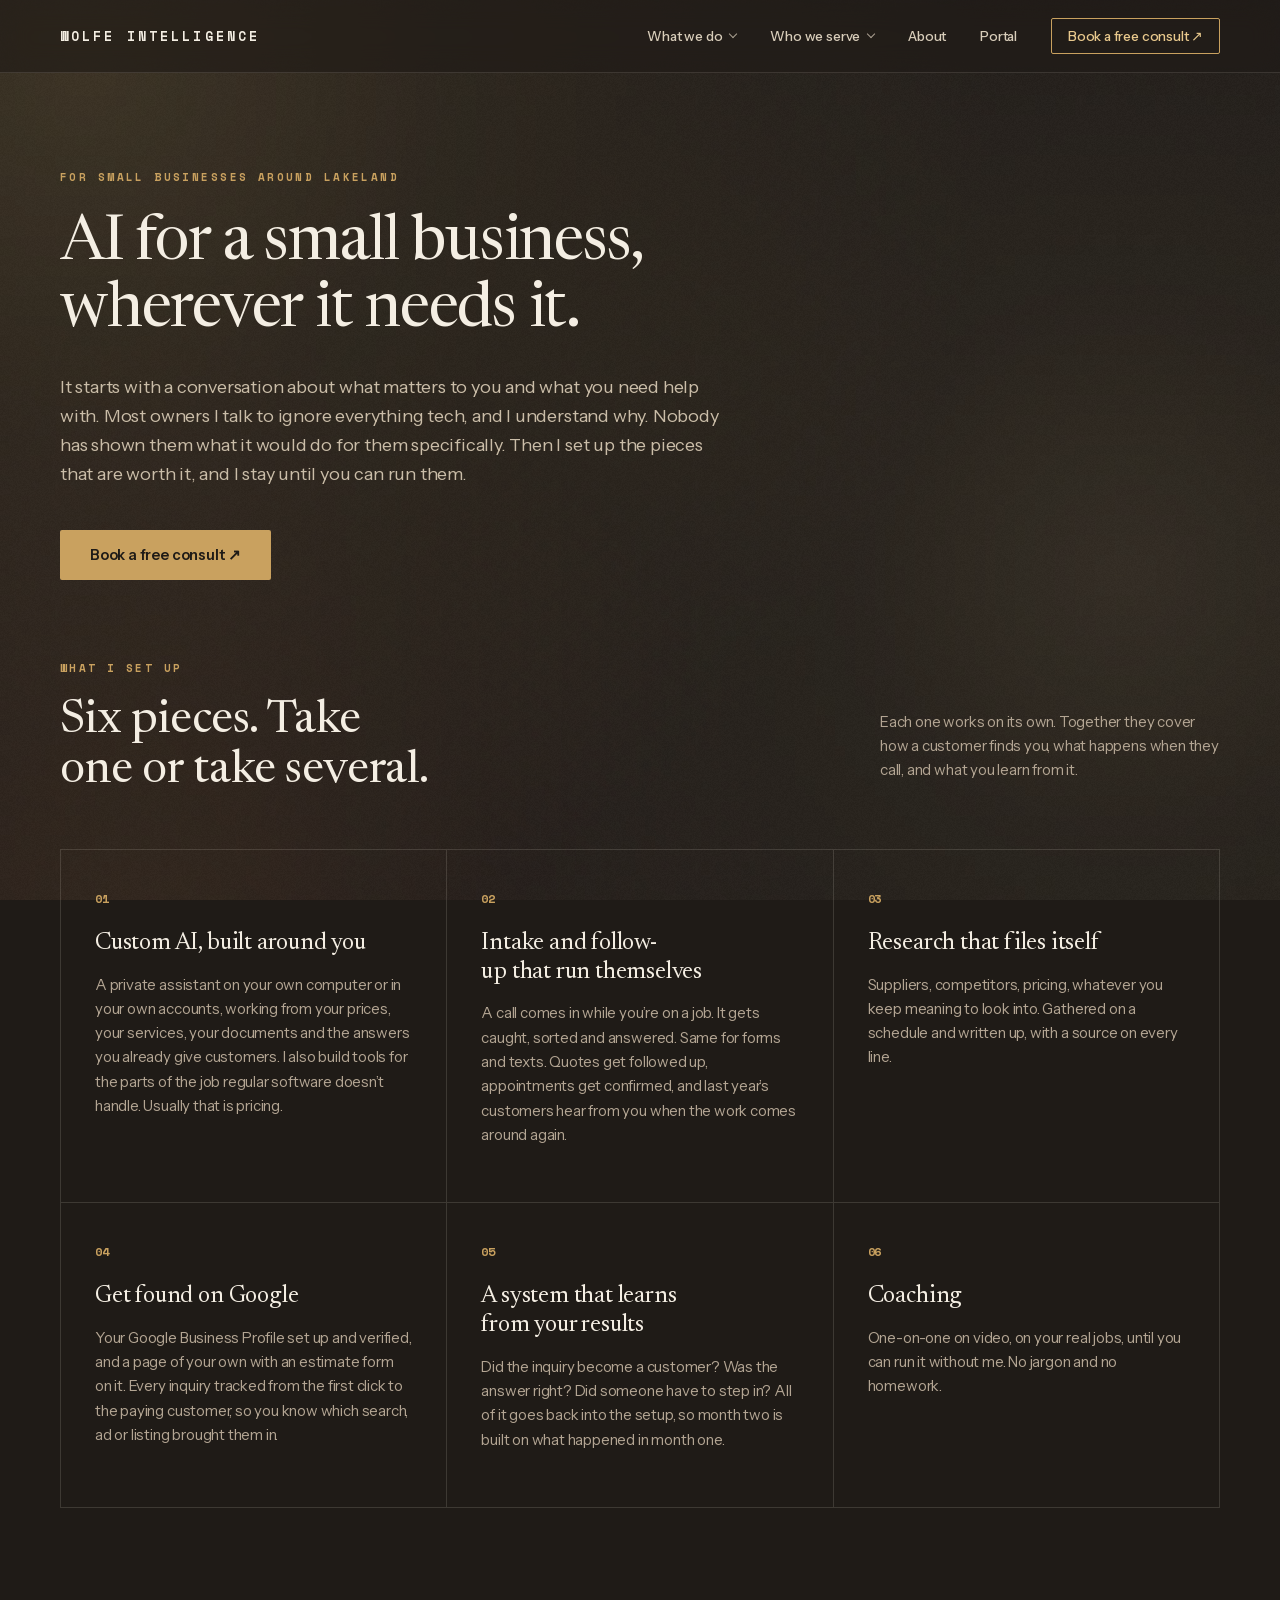
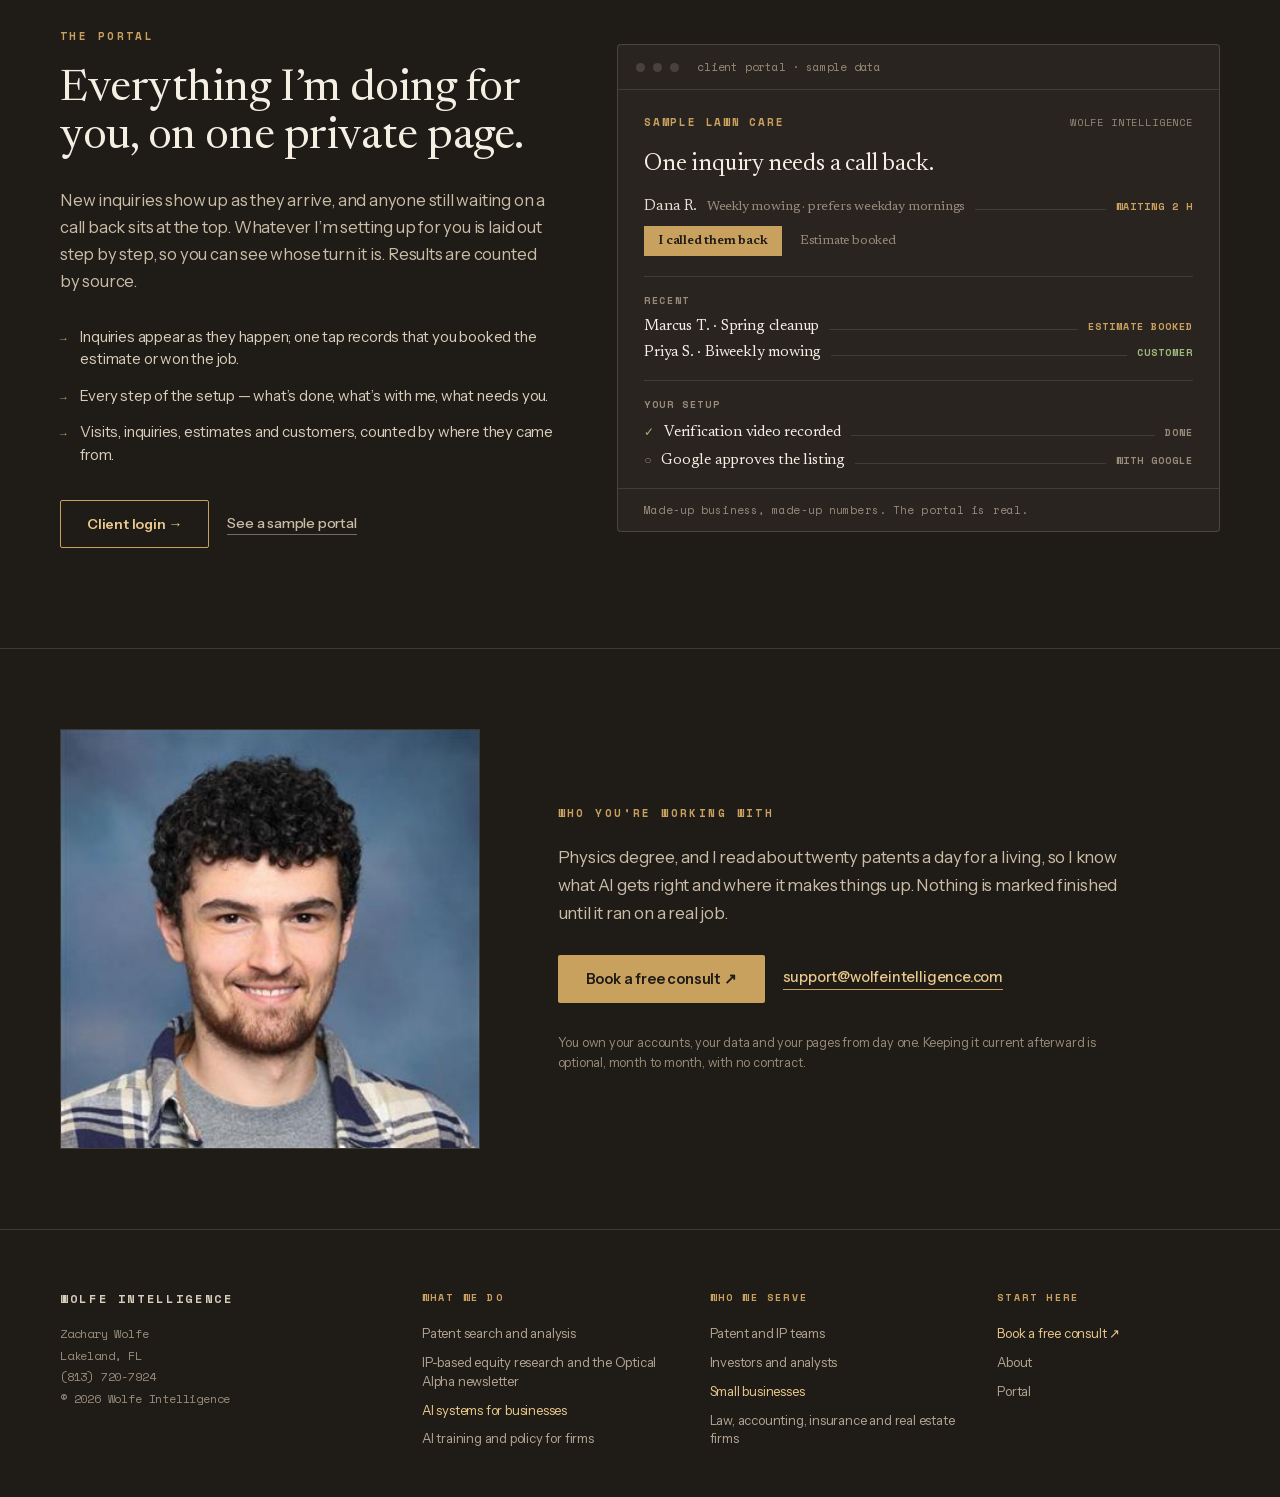
==== commit c069f9aa: "Take the locality intro and the site-build line off /business Same two patterns removed from the Abo" ====
--- a/business.html
+++ b/business.html
@@ -228,7 +228,7 @@
       </div>
       <div>
         <div style="font:700 11px 'Space Mono',monospace;letter-spacing:.22em;color:var(--accent,#c9a15f);margin-bottom:22px;">WHO YOU&rsquo;RE WORKING WITH</div>
-        <p style="font:400 17px/1.65 'Instrument Sans',sans-serif;color:#cabda8;max-width:52ch;margin:0 0 28px;">I&rsquo;m Zachary Wolfe, in Lakeland, Florida. Physics degree, and I read about twenty patents a day for a living, so I know what AI gets right and where it makes things up. Everything here was built for this business, and nothing is marked finished until it ran on a real job.</p>
+        <p style="font:400 17px/1.65 'Instrument Sans',sans-serif;color:#cabda8;max-width:52ch;margin:0 0 28px;">Physics degree, and I read about twenty patents a day for a living, so I know what AI gets right and where it makes things up. Nothing is marked finished until it ran on a real job.</p>
         <div style="display:flex;gap:18px;align-items:center;flex-wrap:wrap;">
           <a data-cta href="https://calendar.app.google/U4v93mjmVGS14Kwp6" target="_blank" rel="noopener" style="display:inline-block;background:var(--accent,#c9a15f);color:var(--ink,#241e19);padding:15px 28px;border-radius:2px;font:600 14.5px 'Instrument Sans',sans-serif;">Book a free consult ↗</a>
           <a href="mailto:support@wolfeintelligence.com" style="font:500 14.5px 'Instrument Sans',sans-serif;color:var(--accent-lt,#e9c98d);border-bottom:1px solid var(--accent,#c9a15f);padding-bottom:3px;">support@wolfeintelligence.com</a>
